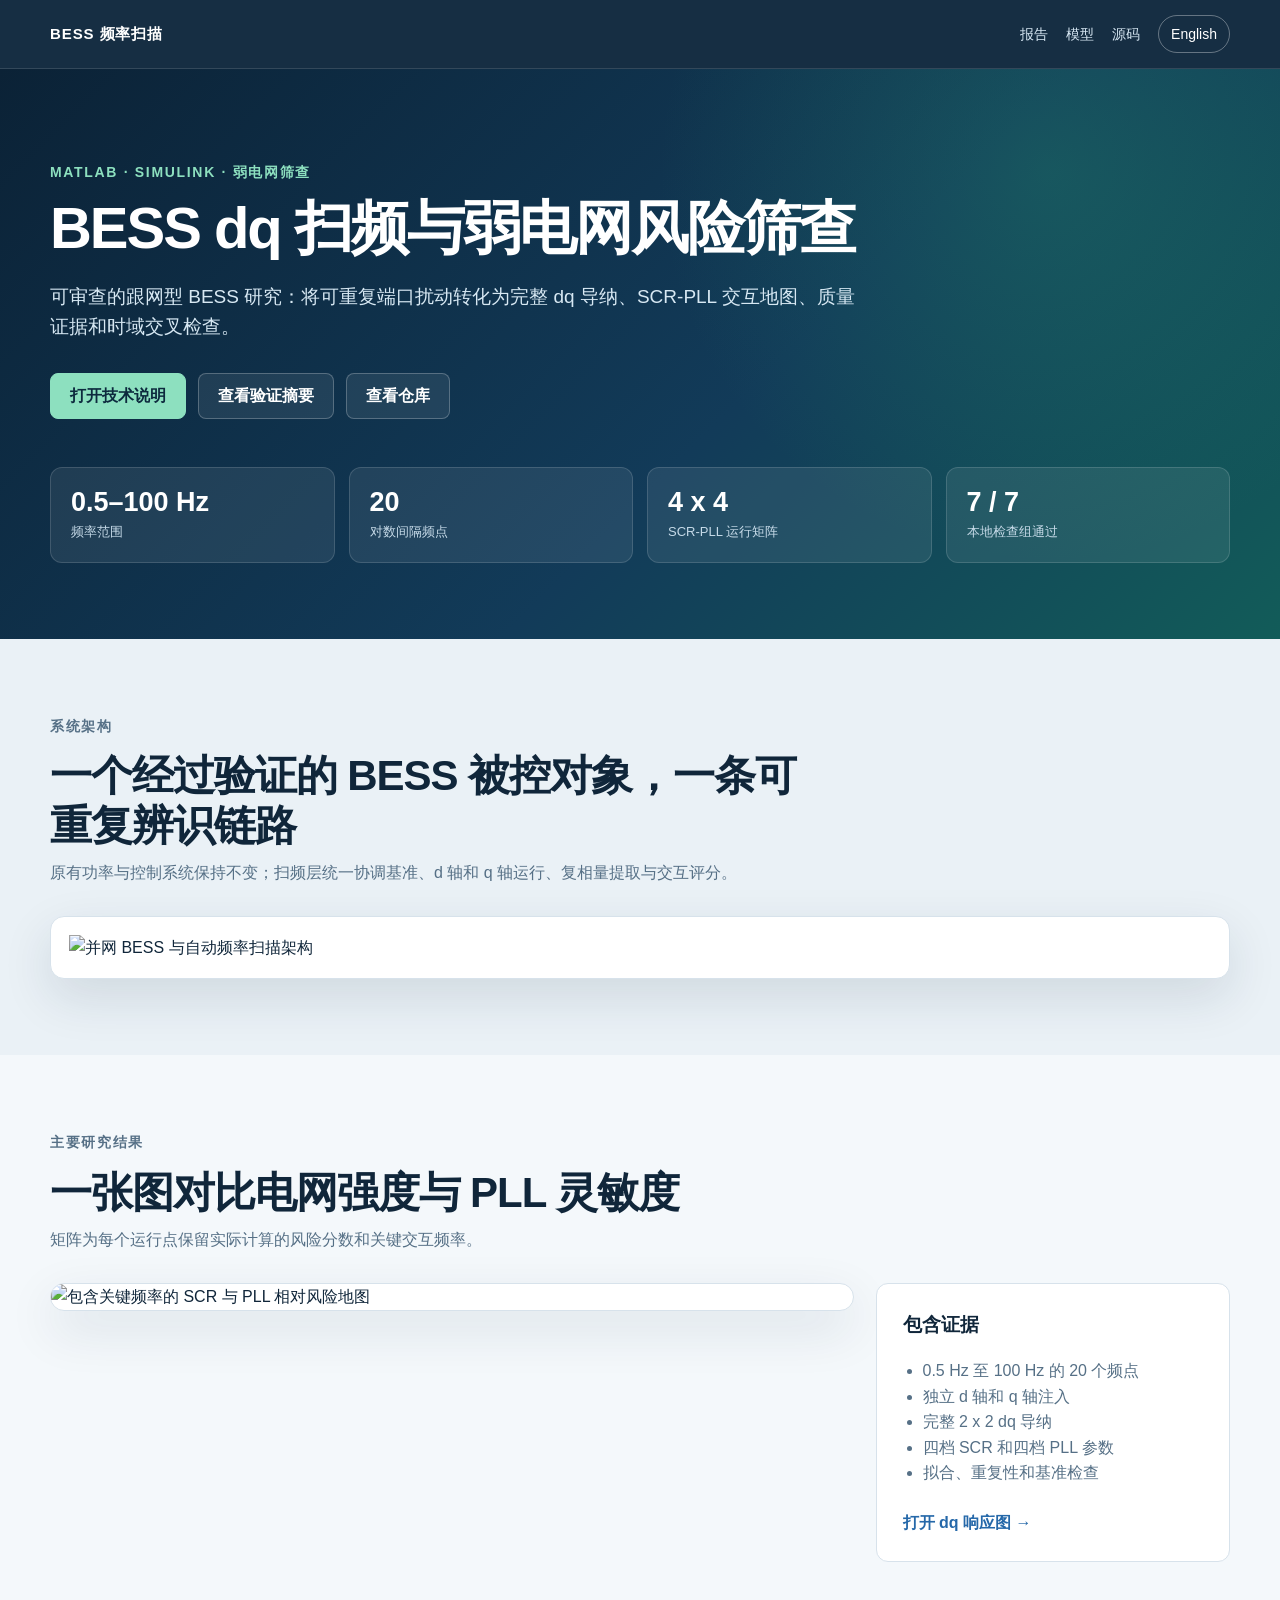
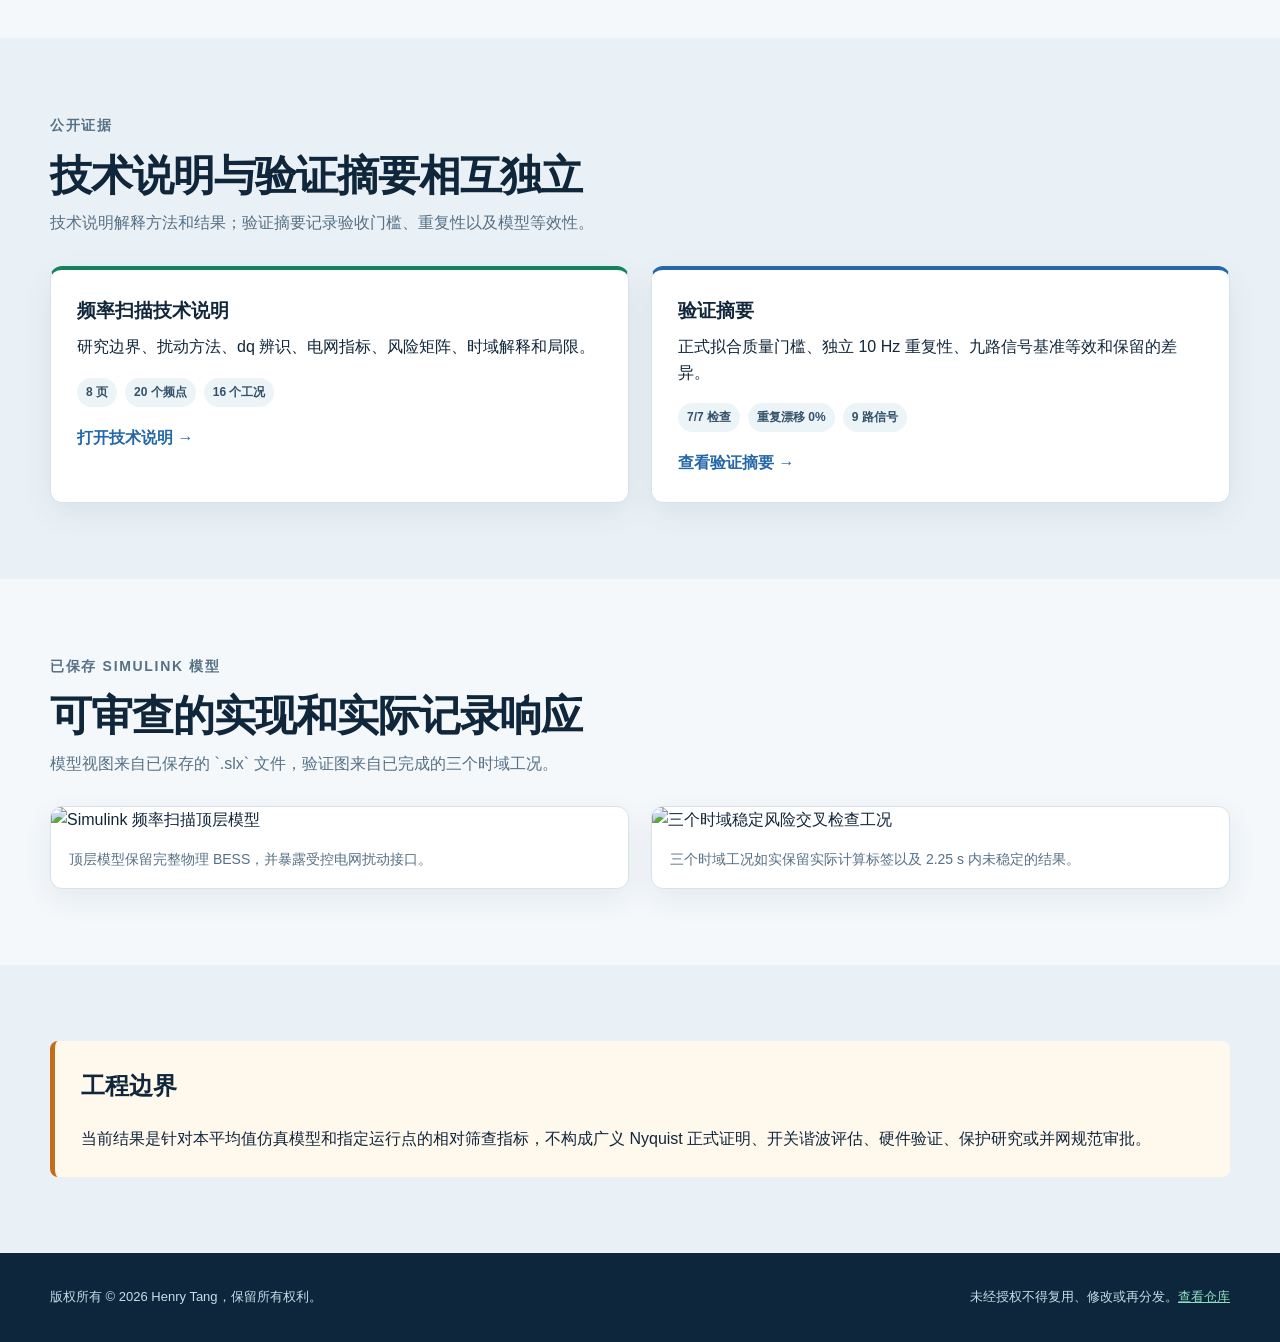
==== site/index.zh-CN.html @ 0e974c6b "Complete bilingual documentation and project presentation" ====
<!doctype html>
<html lang="zh-CN">
<head>
  <meta charset="utf-8">
  <meta name="viewport" content="width=device-width, initial-scale=1">
  <title>BESS 频率扫描与弱电网筛查</title>
  <meta name="description" content="基于 MATLAB 与 Simulink 的跟网型 BESS 自动 dq 导纳辨识与弱电网稳定风险筛查。">
  <meta property="og:title" content="BESS 频率扫描与弱电网筛查">
  <meta property="og:description" content="可重复的 20 点 dq 扫频、4 x 4 SCR-PLL 风险地图和时域交叉检查。">
  <meta property="og:image" content="docs/images/pll_scr_risk_map.png">
  <link rel="stylesheet" href="styles.css">
</head>
<body>
  <header class="site-header">
    <nav class="container nav" aria-label="主导航">
      <a class="brand" href="index.zh-CN.html">BESS 频率扫描</a>
      <div class="nav-links">
        <a href="#reports">报告</a>
        <a href="#models">模型</a>
        <a href="https://github.com/Henry-Don/bess-frequency-scan-stability-screening">源码</a>
        <a class="language" href="index.html">English</a>
      </div>
    </nav>
  </header>

  <main>
    <section class="hero">
      <div class="container">
        <p class="eyebrow">MATLAB · Simulink · 弱电网筛查</p>
        <h1 class="hero-title-zh">BESS dq 扫频与弱电网风险筛查</h1>
        <p class="lead">可审查的跟网型 BESS 研究：将可重复端口扰动转化为完整 dq 导纳、SCR-PLL 交互地图、质量证据和时域交叉检查。</p>
        <div class="actions">
          <a class="button primary" href="docs/project_technical_guide.zh-CN.pdf">打开技术说明</a>
          <a class="button" href="docs/verification_summary.zh-CN.md">查看验证摘要</a>
          <a class="button" href="https://github.com/Henry-Don/bess-frequency-scan-stability-screening">查看仓库</a>
        </div>
        <div class="stats" aria-label="项目摘要">
          <div class="stat"><strong>0.5–100 Hz</strong><span>频率范围</span></div>
          <div class="stat"><strong>20</strong><span>对数间隔频点</span></div>
          <div class="stat"><strong>4 x 4</strong><span>SCR-PLL 运行矩阵</span></div>
          <div class="stat"><strong>7 / 7</strong><span>本地检查组通过</span></div>
        </div>
      </div>
    </section>

    <section class="architecture">
      <div class="container">
        <div class="section-heading">
          <p class="eyebrow">系统架构</p>
          <h2>一个经过验证的 BESS 被控对象，一条可重复辨识链路</h2>
          <p>原有功率与控制系统保持不变；扫频层统一协调基准、d 轴和 q 轴运行、复相量提取与交互评分。</p>
        </div>
        <div class="media-frame">
          <img src="docs/system_architecture.svg" alt="并网 BESS 与自动频率扫描架构">
        </div>
      </div>
    </section>

    <section>
      <div class="container">
        <div class="section-heading">
          <p class="eyebrow">主要研究结果</p>
          <h2>一张图对比电网强度与 PLL 灵敏度</h2>
          <p>矩阵为每个运行点保留实际计算的风险分数和关键交互频率。</p>
        </div>
        <div class="demo-grid">
          <div class="media-frame">
            <img src="docs/images/pll_scr_risk_map.png" alt="包含关键频率的 SCR 与 PLL 相对风险地图">
          </div>
          <aside class="demo-copy">
            <h3>包含证据</h3>
            <ul>
              <li>0.5 Hz 至 100 Hz 的 20 个频点</li>
              <li>独立 d 轴和 q 轴注入</li>
              <li>完整 2 x 2 dq 导纳</li>
              <li>四档 SCR 和四档 PLL 参数</li>
              <li>拟合、重复性和基准检查</li>
            </ul>
            <a class="text-link" href="docs/images/dq_admittance_response.png">打开 dq 响应图 →</a>
          </aside>
        </div>
      </div>
    </section>

    <section class="reports" id="reports">
      <div class="container">
        <div class="section-heading">
          <p class="eyebrow">公开证据</p>
          <h2>技术说明与验证摘要相互独立</h2>
          <p>技术说明解释方法和结果；验证摘要记录验收门槛、重复性以及模型等效性。</p>
        </div>
        <div class="report-grid">
          <article class="report-card">
            <h3>频率扫描技术说明</h3>
            <p>研究边界、扰动方法、dq 辨识、电网指标、风险矩阵、时域解释和局限。</p>
            <div class="report-meta"><span class="tag">8 页</span><span class="tag">20 个频点</span><span class="tag">16 个工况</span></div>
            <a class="text-link" href="docs/project_technical_guide.zh-CN.pdf">打开技术说明 →</a>
          </article>
          <article class="report-card fast">
            <h3>验证摘要</h3>
            <p>正式拟合质量门槛、独立 10 Hz 重复性、九路信号基准等效和保留的差异。</p>
            <div class="report-meta"><span class="tag">7/7 检查</span><span class="tag">重复漂移 0%</span><span class="tag">9 路信号</span></div>
            <a class="text-link" href="docs/verification_summary.zh-CN.md">查看验证摘要 →</a>
          </article>
        </div>
      </div>
    </section>

    <section id="models">
      <div class="container">
        <div class="section-heading">
          <p class="eyebrow">已保存 Simulink 模型</p>
          <h2>可审查的实现和实际记录响应</h2>
          <p>模型视图来自已保存的 `.slx` 文件，验证图来自已完成的三个时域工况。</p>
        </div>
        <div class="model-grid">
          <article class="model-card">
            <img src="docs/images/model_frequency_scan.png" alt="Simulink 频率扫描顶层模型">
            <p>顶层模型保留完整物理 BESS，并暴露受控电网扰动接口。</p>
          </article>
          <article class="model-card">
            <img src="docs/images/time_domain_validation.png" alt="三个时域稳定风险交叉检查工况">
            <p>三个时域工况如实保留实际计算标签以及 2.25 s 内未稳定的结果。</p>
          </article>
        </div>
      </div>
    </section>

    <section class="reports">
      <div class="container">
        <div class="boundary">
          <h2>工程边界</h2>
          <p>当前结果是针对本平均值仿真模型和指定运行点的相对筛查指标，不构成广义 Nyquist 正式证明、开关谐波评估、硬件验证、保护研究或并网规范审批。</p>
        </div>
      </div>
    </section>
  </main>

  <footer class="site-footer">
    <div class="container footer-row">
      <span>版权所有 © 2026 Henry Tang，保留所有权利。</span>
      <span>未经授权不得复用、修改或再分发。<a href="https://github.com/Henry-Don/bess-frequency-scan-stability-screening">查看仓库</a></span>
    </div>
  </footer>
</body>
</html>
---- site/styles.css ----
:root {
  color-scheme: light;
  --ink: #10263a;
  --muted: #567086;
  --navy: #0d263c;
  --navy-2: #173d5c;
  --blue: #2568a9;
  --green: #14835d;
  --orange: #c56c1b;
  --paper: #f4f8fb;
  --surface: #ffffff;
  --line: #d7e2eb;
  --shadow: 0 18px 50px rgba(15, 42, 64, 0.12);
}

* { box-sizing: border-box; }

html { scroll-behavior: smooth; }

body {
  margin: 0;
  overflow-x: clip;
  color: var(--ink);
  background: var(--paper);
  font-family: Inter, "Segoe UI", Arial, sans-serif;
  line-height: 1.6;
}

a { color: inherit; }

img, video {
  display: block;
  width: 100%;
}

.container {
  width: min(1180px, calc(100% - 40px));
  margin: 0 auto;
}

.site-header {
  position: sticky;
  z-index: 10;
  top: 0;
  color: #fff;
  background: rgba(13, 38, 60, 0.96);
  border-bottom: 1px solid rgba(255, 255, 255, 0.12);
  backdrop-filter: blur(12px);
}

.nav {
  display: flex;
  min-height: 68px;
  align-items: center;
  justify-content: space-between;
  gap: 24px;
}

.brand {
  font-size: 15px;
  font-weight: 700;
  letter-spacing: 0.06em;
  text-decoration: none;
  text-transform: uppercase;
}

.nav-links {
  display: flex;
  align-items: center;
  gap: 18px;
  font-size: 14px;
}

.nav-links a {
  color: #d8e8f4;
  text-decoration: none;
}

.language {
  padding: 7px 12px;
  color: #fff !important;
  border: 1px solid rgba(255, 255, 255, 0.34);
  border-radius: 999px;
}

.hero {
  overflow: hidden;
  padding: 92px 0 76px;
  color: #fff;
  background:
    radial-gradient(circle at 82% 18%, rgba(38, 150, 110, 0.28), transparent 34%),
    linear-gradient(135deg, #0b2236 0%, #123b59 58%, #125c59 100%);
}

.eyebrow {
  margin: 0 0 14px;
  color: #8de0bf;
  font-size: 14px;
  font-weight: 700;
  letter-spacing: 0.12em;
  text-transform: uppercase;
}

h1, h2, h3, p { margin-top: 0; }

h1, h2, h3, p, a { overflow-wrap: anywhere; }

h1 {
  max-width: 930px;
  margin-bottom: 22px;
  font-size: clamp(38px, 6vw, 68px);
  line-height: 1.08;
  letter-spacing: -0.035em;
}

.hero-title-zh {
  max-width: 1080px;
  font-size: clamp(36px, 4.8vw, 58px);
}

.lead {
  max-width: 820px;
  margin-bottom: 30px;
  color: #d7e8f3;
  font-size: 19px;
}

.actions {
  display: flex;
  flex-wrap: wrap;
  gap: 12px;
}

.button {
  display: inline-flex;
  align-items: center;
  justify-content: center;
  min-height: 46px;
  padding: 0 19px;
  border: 1px solid rgba(255, 255, 255, 0.24);
  border-radius: 8px;
  color: #fff;
  background: rgba(255, 255, 255, 0.08);
  font-weight: 700;
  text-decoration: none;
}

.button.primary {
  color: #0d2a3e;
  background: #8de0bf;
  border-color: #8de0bf;
}

.stats {
  display: grid;
  grid-template-columns: repeat(4, minmax(0, 1fr));
  gap: 14px;
  margin-top: 48px;
}

.stat {
  padding: 18px 20px;
  background: rgba(255, 255, 255, 0.08);
  border: 1px solid rgba(255, 255, 255, 0.14);
  border-radius: 12px;
}

.stat strong {
  display: block;
  font-size: 27px;
  line-height: 1.2;
}

.stat span {
  color: #c6dae8;
  font-size: 13px;
}

section { padding: 76px 0; }

.section-heading {
  max-width: 760px;
  margin-bottom: 30px;
}

.section-heading h2 {
  margin-bottom: 10px;
  font-size: clamp(29px, 4vw, 42px);
  line-height: 1.18;
  letter-spacing: -0.025em;
}

.section-heading p { color: var(--muted); }

.media-frame {
  overflow: hidden;
  background: var(--surface);
  border: 1px solid var(--line);
  border-radius: 14px;
  box-shadow: var(--shadow);
}

.architecture { background: #eaf1f6; }

.architecture .media-frame { padding: 18px; }

.demo-grid,
.report-grid,
.model-grid {
  display: grid;
  gap: 22px;
}

.demo-grid {
  grid-template-columns: minmax(0, 1.7fr) minmax(280px, 0.75fr);
  align-items: start;
}

.demo-copy,
.report-card {
  padding: 26px;
  background: var(--surface);
  border: 1px solid var(--line);
  border-radius: 12px;
}

.demo-copy h3,
.report-card h3 { margin-bottom: 8px; }

.demo-copy ul {
  margin: 18px 0 24px;
  padding-left: 20px;
  color: var(--muted);
}

.text-link {
  color: var(--blue);
  font-weight: 700;
  text-decoration: none;
}

.reports { background: #eaf1f6; }

.report-grid { grid-template-columns: repeat(2, minmax(0, 1fr)); }

.report-card {
  border-top: 4px solid var(--green);
  box-shadow: 0 10px 30px rgba(15, 42, 64, 0.07);
}

.report-card.fast { border-top-color: var(--blue); }

.report-meta {
  display: flex;
  flex-wrap: wrap;
  gap: 8px;
  margin: 18px 0;
}

.tag {
  padding: 5px 9px;
  color: #345269;
  background: #edf4f8;
  border-radius: 999px;
  font-size: 12px;
  font-weight: 700;
}

.model-grid { grid-template-columns: repeat(2, minmax(0, 1fr)); }

.model-card {
  overflow: hidden;
  background: var(--surface);
  border: 1px solid var(--line);
  border-radius: 12px;
  box-shadow: 0 10px 30px rgba(15, 42, 64, 0.07);
}

.model-card p {
  margin: 0;
  padding: 15px 18px 18px;
  color: var(--muted);
  font-size: 14px;
}

.boundary {
  padding: 26px;
  background: #fff8ed;
  border-left: 5px solid var(--orange);
  border-radius: 8px;
}

.boundary p:last-child { margin-bottom: 0; }

.site-footer {
  padding: 34px 0;
  color: #c9dce9;
  background: var(--navy);
  font-size: 13px;
}

.footer-row {
  display: flex;
  justify-content: space-between;
  gap: 20px;
}

.site-footer a { color: #8de0bf; }

@media (max-width: 820px) {
  .nav-links a:not(.language) { display: none; }
  .hero { padding-top: 68px; }
  .stats { grid-template-columns: repeat(2, minmax(0, 1fr)); }
  .demo-grid,
  .report-grid,
  .model-grid { grid-template-columns: 1fr; }
  section { padding: 56px 0; }
  .footer-row { flex-direction: column; }
}

@media (max-width: 520px) {
  .container { width: min(100% - 24px, 1180px); }
  .stats { grid-template-columns: 1fr; }
  .actions { flex-direction: column; }
  .button { width: 100%; }
}
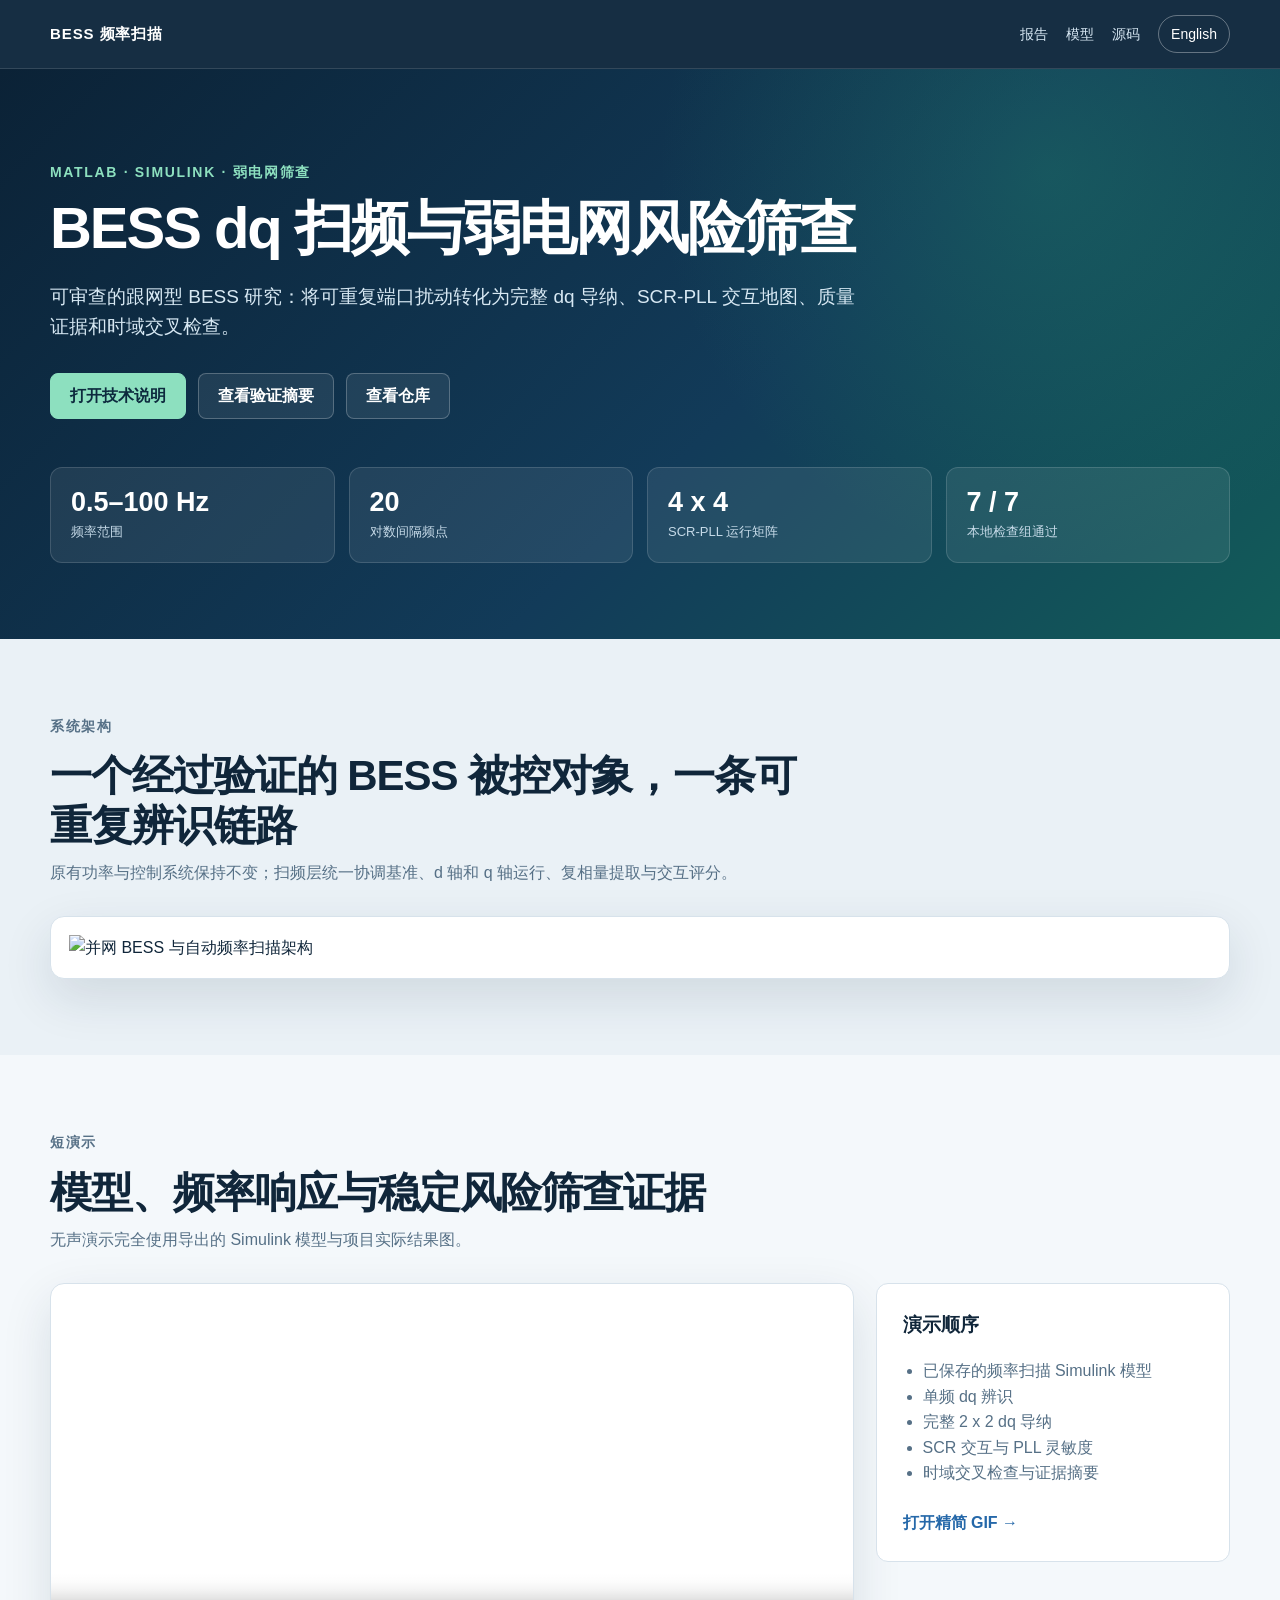
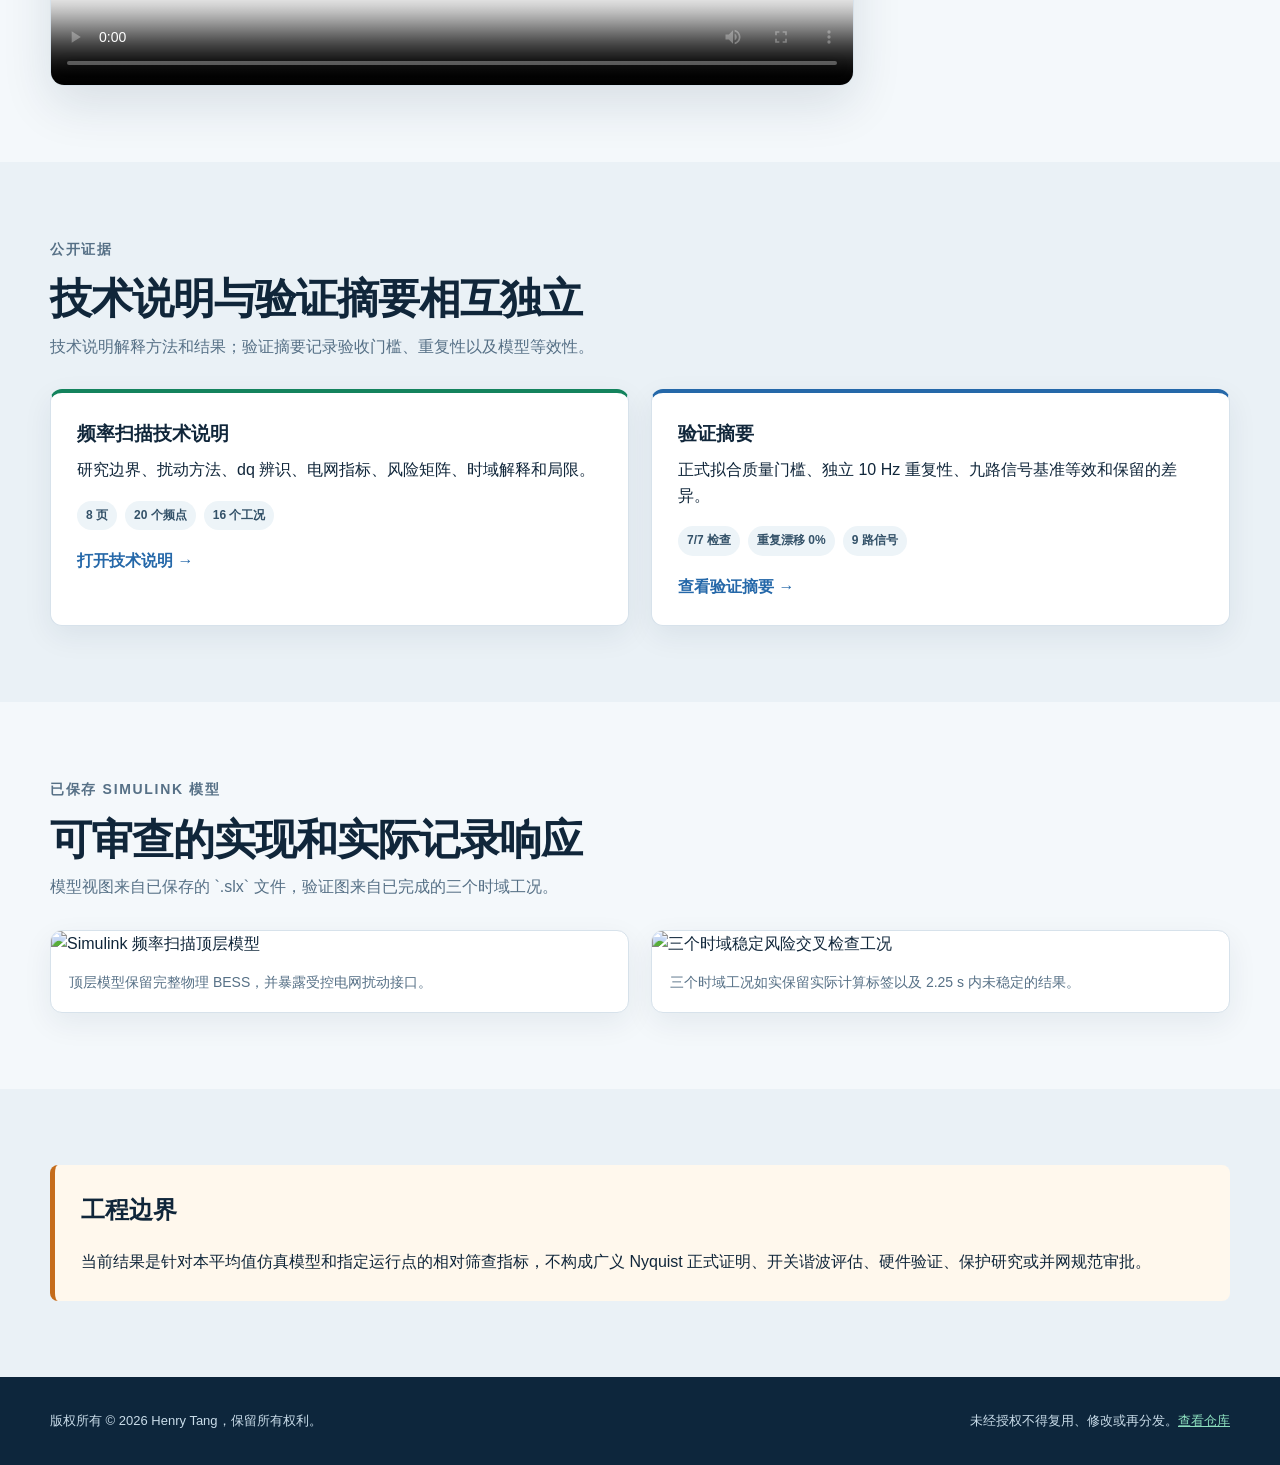
==== commit 8e5a87fc: "Add portfolio media release packaging and MATLAB CI" ====
--- a/site/index.zh-CN.html
+++ b/site/index.zh-CN.html
@@ -7,7 +7,7 @@
   <meta name="description" content="基于 MATLAB 与 Simulink 的跟网型 BESS 自动 dq 导纳辨识与弱电网稳定风险筛查。">
   <meta property="og:title" content="BESS 频率扫描与弱电网筛查">
   <meta property="og:description" content="可重复的 20 点 dq 扫频、4 x 4 SCR-PLL 风险地图和时域交叉检查。">
-  <meta property="og:image" content="docs/images/pll_scr_risk_map.png">
+  <meta property="og:image" content="docs/media/bess_demo_poster.png">
   <link rel="stylesheet" href="styles.css">
 </head>
 <body>
@@ -59,24 +59,27 @@
     <section>
       <div class="container">
         <div class="section-heading">
-          <p class="eyebrow">主要研究结果</p>
-          <h2>一张图对比电网强度与 PLL 灵敏度</h2>
-          <p>矩阵为每个运行点保留实际计算的风险分数和关键交互频率。</p>
+          <p class="eyebrow">短演示</p>
+          <h2>模型、频率响应与稳定风险筛查证据</h2>
+          <p>无声演示完全使用导出的 Simulink 模型与项目实际结果图。</p>
         </div>
         <div class="demo-grid">
           <div class="media-frame">
-            <img src="docs/images/pll_scr_risk_map.png" alt="包含关键频率的 SCR 与 PLL 相对风险地图">
+            <video controls preload="metadata" poster="docs/media/bess_demo_poster.png">
+              <source src="docs/media/bess_demo.mp4" type="video/mp4">
+              当前浏览器不支持嵌入视频。
+            </video>
           </div>
           <aside class="demo-copy">
-            <h3>包含证据</h3>
+            <h3>演示顺序</h3>
             <ul>
-              <li>0.5 Hz 至 100 Hz 的 20 个频点</li>
-              <li>独立 d 轴和 q 轴注入</li>
+              <li>已保存的频率扫描 Simulink 模型</li>
+              <li>单频 dq 辨识</li>
               <li>完整 2 x 2 dq 导纳</li>
-              <li>四档 SCR 和四档 PLL 参数</li>
-              <li>拟合、重复性和基准检查</li>
+              <li>SCR 交互与 PLL 灵敏度</li>
+              <li>时域交叉检查与证据摘要</li>
             </ul>
-            <a class="text-link" href="docs/images/dq_admittance_response.png">打开 dq 响应图 →</a>
+            <a class="text-link" href="docs/media/bess_demo.gif">打开精简 GIF →</a>
           </aside>
         </div>
       </div>
